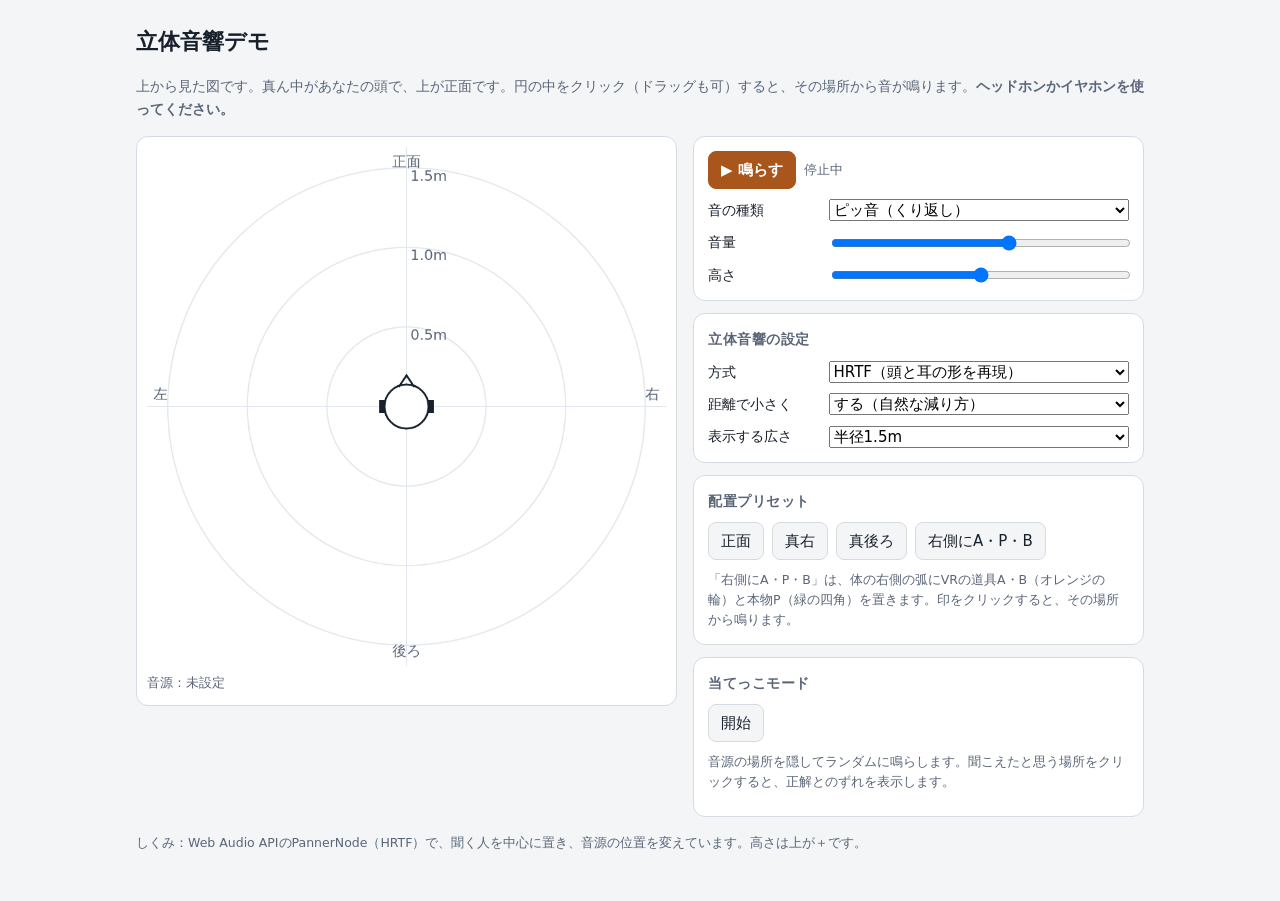
==== index.html @ 48dc8efc "Add spatial audio demo: click to place a sound source Top-down view with HRTF panning via Web Audio " ====
<!doctype html>
<html lang="ja">
<head>
<meta charset="utf-8">
<meta name="viewport" content="width=device-width, initial-scale=1, viewport-fit=cover">
<title>立体音響デモ</title>
<style>
/* 上から見た円と操作パネルの2カラム。狭い画面では縦に並ぶ */
:root{
  --bg:#f3f5f7; --surface:#ffffff; --fg:#18202b; --muted:#5a6578; --line:#d6dbe3;
  --head:#18202b; --src:#a8561c; --src-tint:rgba(168,86,28,.14);
  --real:#1d7564; --guess:#3a55a8; --ring:#e3e7ee;
  color-scheme:light;
}
@media (prefers-color-scheme: dark){:root{
  --bg:#11151b; --surface:#1a2029; --fg:#e5e9ef; --muted:#9aa4b5; --line:#2d3542;
  --head:#e5e9ef; --src:#ef9a5f; --src-tint:rgba(239,154,95,.18);
  --real:#58c4ad; --guess:#8ea6ef; --ring:#252c37;
  color-scheme:dark}}
*{box-sizing:border-box}
body{margin:0;background:var(--bg);color:var(--fg);font-family:"Noto Sans JP","Hiragino Sans","Yu Gothic",system-ui,sans-serif;font-size:15px;line-height:1.6}
.wrap{max-width:1040px;margin:0 auto;padding-block:24px 48px;padding-left:max(16px,env(safe-area-inset-left,0px));padding-right:max(16px,env(safe-area-inset-right,0px));display:flex;flex-direction:column;gap:16px}
h1{font-size:22px;margin:0}
.lead{color:var(--muted);margin:0;font-size:14px}
.main{display:grid;grid-template-columns:minmax(0,1.2fr) minmax(0,1fr);gap:16px;align-items:start}
@media (max-width:760px){.main{grid-template-columns:1fr}}
.stage{background:var(--surface);border:1px solid var(--line);border-radius:12px;padding:10px;display:flex;flex-direction:column;gap:8px;min-width:0}
canvas{width:100%;aspect-ratio:1/1;display:block;touch-action:none;cursor:crosshair;border-radius:8px}
.readout{font-family:ui-monospace,Menlo,Consolas,monospace;font-size:13px;color:var(--muted);display:flex;flex-wrap:wrap;gap:4px 16px}
.panel{display:flex;flex-direction:column;gap:12px;min-width:0}
.card{background:var(--surface);border:1px solid var(--line);border-radius:12px;padding:14px;display:flex;flex-direction:column;gap:10px}
.card h2{font-size:14px;margin:0;color:var(--muted);letter-spacing:.04em}
.row{display:flex;flex-wrap:wrap;gap:8px;align-items:center}
label{font-size:14px}
select,input[type=range]{font:inherit}
input[type=range]{width:100%}
button{font:inherit;border:1px solid var(--line);background:var(--bg);color:var(--fg);border-radius:8px;padding:6px 12px;cursor:pointer}
button:hover{border-color:var(--fg)}
button.primary{background:var(--src);border-color:var(--src);color:#fff;font-weight:700}
button[aria-pressed=true]{background:var(--fg);color:var(--bg);border-color:var(--fg)}
button:focus-visible,select:focus-visible,input:focus-visible{outline:2px solid var(--guess);outline-offset:2px}
.field{display:grid;grid-template-columns:7.5em 1fr;gap:8px;align-items:center}
.note{font-size:12.5px;color:var(--muted);margin:0}
.result{font-family:ui-monospace,Menlo,Consolas,monospace;font-size:13px;white-space:pre-wrap;margin:0}
</style>
</head>
<body>
<div class="wrap">
  <h1>立体音響デモ</h1>
  <p class="lead">上から見た図です。真ん中があなたの頭で、上が正面です。円の中をクリック（ドラッグも可）すると、その場所から音が鳴ります。<b>ヘッドホンかイヤホンを使ってください。</b></p>

  <div class="main">
    <div class="stage">
      <canvas id="view" width="800" height="800" aria-label="上から見た空間。クリックした場所に音源を置く"></canvas>
      <div class="readout" id="readout">音源：未設定</div>
    </div>

    <div class="panel">
      <div class="card">
        <div class="row">
          <button id="play" class="primary">▶ 鳴らす</button>
          <span class="note" id="state">停止中</span>
        </div>
        <div class="field"><label for="sound">音の種類</label>
          <select id="sound">
            <option value="beep">ピッ音（くり返し）</option>
            <option value="noise">ノイズ（ザー）</option>
            <option value="click">カチカチ（時計）</option>
            <option value="tone">持続音（ポー）</option>
          </select></div>
        <div class="field"><label for="vol">音量</label><input id="vol" type="range" min="0" max="1" step="0.01" value="0.6"></div>
        <div class="field"><label for="height">高さ</label><input id="height" type="range" min="-60" max="60" step="1" value="0"></div>
      </div>

      <div class="card">
        <h2>立体音響の設定</h2>
        <div class="field"><label for="model">方式</label>
          <select id="model">
            <option value="HRTF">HRTF（頭と耳の形を再現）</option>
            <option value="equalpower">左右の振り分けだけ</option>
          </select></div>
        <div class="field"><label for="dist">距離で小さく</label>
          <select id="dist">
            <option value="inverse">する（自然な減り方）</option>
            <option value="linear">する（直線的）</option>
            <option value="none">しない</option>
          </select></div>
        <div class="field"><label for="radius">表示する広さ</label>
          <select id="radius">
            <option value="1">半径1m</option>
            <option value="1.5" selected>半径1.5m</option>
            <option value="3">半径3m</option>
          </select></div>
      </div>

      <div class="card">
        <h2>配置プリセット</h2>
        <div class="row">
          <button data-preset="front">正面</button>
          <button data-preset="right">真右</button>
          <button data-preset="back">真後ろ</button>
          <button data-preset="arc">右側にA・P・B</button>
        </div>
        <p class="note">「右側にA・P・B」は、体の右側の弧にVRの道具A・B（オレンジの輪）と本物P（緑の四角）を置きます。印をクリックすると、その場所から鳴ります。</p>
      </div>

      <div class="card">
        <h2>当てっこモード</h2>
        <div class="row">
          <button id="quiz" aria-pressed="false">開始</button>
          <button id="quizNext" hidden>次の問題</button>
        </div>
        <p class="note">音源の場所を隠してランダムに鳴らします。聞こえたと思う場所をクリックすると、正解とのずれを表示します。</p>
        <pre class="result" id="quizResult"></pre>
      </div>
    </div>
  </div>
  <p class="note">しくみ：Web Audio APIのPannerNode（HRTF）で、聞く人を中心に置き、音源の位置を変えています。高さは上が＋です。</p>
</div>

<script>
(() => {
  const cv = document.getElementById('view');
  const ctx2d = cv.getContext('2d');
  const $ = id => document.getElementById(id);

  // ---- 状態 ----
  let R = 1.5;                 // 表示する半径（m）
  let src = null;              // {x, z} x:右+  z:前+（m）
  let markers = [];            // プリセットの印 [{x,z,label,kind}]
  let quiz = {on:false, answer:null, guess:null, log:[]};

  // ---- 音 ----
  let ac = null, panner = null, gain = null, node = null, playing = false;
  const buffers = {};

  function makeBuffers(){
    const sr = ac.sampleRate;
    // ピッ音：880Hz 0.1秒 + 無音 0.35秒
    {
      const len = Math.floor(sr*0.45), b = ac.createBuffer(1,len,sr), d = b.getChannelData(0);
      const on = Math.floor(sr*0.1);
      for(let i=0;i<on;i++){ const env = Math.min(1, i/200, (on-i)/200); d[i] = Math.sin(2*Math.PI*880*i/sr)*env*0.8; }
      buffers.beep = b;
    }
    // ピンクノイズ 2秒
    {
      const len = sr*2, b = ac.createBuffer(1,len,sr), d = b.getChannelData(0);
      let b0=0,b1=0,b2=0,b3=0,b4=0,b5=0,b6=0;
      for(let i=0;i<len;i++){
        const w = Math.random()*2-1;
        b0=0.99886*b0+w*0.0555179; b1=0.99332*b1+w*0.0750759; b2=0.96900*b2+w*0.1538520;
        b3=0.86650*b3+w*0.3104856; b4=0.55000*b4+w*0.5329522; b5=-0.7616*b5-w*0.0168980;
        d[i]=(b0+b1+b2+b3+b4+b5+b6+w*0.5362)*0.11; b6=w*0.115926;
      }
      // つなぎ目のプチ音を減らす
      const f = Math.floor(sr*0.01);
      for(let i=0;i<f;i++){ d[i]*=i/f; d[len-1-i]*=i/f; }
      buffers.noise = b;
    }
    // カチカチ：0.5秒ごとの短い打撃音
    {
      const len = Math.floor(sr*0.5), b = ac.createBuffer(1,len,sr), d = b.getChannelData(0);
      const n = Math.floor(sr*0.015);
      for(let i=0;i<n;i++){ d[i] = (Math.random()*2-1)*Math.exp(-i/(sr*0.002))*0.9; }
      buffers.click = b;
    }
    // 持続音：440Hz（ちょうど整数周期で1秒）
    {
      const len = sr, b = ac.createBuffer(1,len,sr), d = b.getChannelData(0);
      for(let i=0;i<len;i++) d[i] = Math.sin(2*Math.PI*440*i/sr)*0.5;
      buffers.tone = b;
    }
  }

  function ensureAudio(){
    if(ac) return;
    ac = new (window.AudioContext || window.webkitAudioContext)();
    const L = ac.listener;
    if(L.forwardX){ L.forwardX.value=0; L.forwardY.value=0; L.forwardZ.value=-1; L.upX.value=0; L.upY.value=1; L.upZ.value=0; L.positionX.value=0; L.positionY.value=0; L.positionZ.value=0; }
    else { L.setOrientation(0,0,-1,0,1,0); L.setPosition(0,0,0); }
    panner = ac.createPanner();
    gain = ac.createGain();
    panner.connect(gain).connect(ac.destination);
    makeBuffers();
    applySettings();
    updatePanner(true);
  }

  function applySettings(){
    if(!ac) return;
    panner.panningModel = $('model').value;
    const dm = $('dist').value;
    panner.refDistance = 0.3;
    panner.maxDistance = 10;
    if(dm === 'none'){ panner.distanceModel = 'inverse'; panner.rolloffFactor = 0; }
    else if(dm === 'linear'){ panner.distanceModel = 'linear'; panner.rolloffFactor = 1; panner.maxDistance = R*1.2; }
    else { panner.distanceModel = 'inverse'; panner.rolloffFactor = 1; }
    gain.gain.setTargetAtTime(parseFloat($('vol').value), ac.currentTime, 0.02);
  }

  function heightM(){ return parseFloat($('height').value)/100; }

  function updatePanner(immediate){
    if(!ac || !src) return;
    // Web Audioの座標：x右+、y上+、z後ろ+（正面は -z）
    const x = src.x, y = heightM(), z = -src.z;
    if(panner.positionX){
      const t = ac.currentTime;
      if(immediate){ panner.positionX.value=x; panner.positionY.value=y; panner.positionZ.value=z; }
      else { panner.positionX.setTargetAtTime(x,t,0.015); panner.positionY.setTargetAtTime(y,t,0.015); panner.positionZ.setTargetAtTime(z,t,0.015); }
    } else panner.setPosition(x,y,z);
  }

  function startSound(){
    ensureAudio();
    if(ac.state === 'suspended') ac.resume();
    stopSound(true);
    node = ac.createBufferSource();
    node.buffer = buffers[$('sound').value];
    node.loop = true;
    node.connect(panner);
    node.start();
    playing = true;
    $('play').textContent = '■ 止める';
    $('state').textContent = src ? '再生中' : '再生中（円の中をクリックして音源を置いてください）';
  }
  function stopSound(silent){
    if(node){ try{node.stop();}catch(e){} node.disconnect(); node = null; }
    playing = false;
    if(!silent){ $('play').textContent = '▶ 鳴らす'; $('state').textContent = '停止中'; }
  }

  // ---- 描画 ----
  function css(v){ return getComputedStyle(document.documentElement).getPropertyValue(v).trim(); }
  function toPx(x,z){ const s = cv.width/2/R*0.92; return [cv.width/2 + x*s, cv.height/2 - z*s]; }
  function toM(px,py){ const s = cv.width/2/R*0.92; return {x:(px-cv.width/2)/s, z:(cv.height/2-py)/s}; }

  function draw(){
    const W = cv.width, H = cv.height, c = ctx2d;
    c.clearRect(0,0,W,H);
    c.fillStyle = css('--surface'); c.fillRect(0,0,W,H);
    // 同心円（0.5mごと）
    c.lineWidth = 2; c.font = '22px system-ui, sans-serif'; c.textAlign='left'; c.textBaseline='middle';
    for(let r=0.5;r<=R+1e-6;r+=0.5){
      const [, py] = toPx(0,r); const rad = H/2-py;
      c.strokeStyle = css('--ring'); c.beginPath(); c.arc(W/2,H/2,rad,0,Math.PI*2); c.stroke();
      c.fillStyle = css('--muted'); c.fillText(r.toFixed(1)+'m', W/2+6, py+14);
    }
    // 十字と方向
    c.strokeStyle = css('--ring'); c.beginPath(); c.moveTo(W/2,0); c.lineTo(W/2,H); c.moveTo(0,H/2); c.lineTo(W,H/2); c.stroke();
    c.fillStyle = css('--muted'); c.textAlign='center';
    c.fillText('正面', W/2, 24); c.fillText('後ろ', W/2, H-22);
    c.textAlign='left'; c.fillText('左', 10, H/2-18); c.textAlign='right'; c.fillText('右', W-10, H/2-18);
    // 頭
    const hr = 34;
    c.fillStyle = css('--surface'); c.strokeStyle = css('--head'); c.lineWidth = 3;
    c.beginPath(); c.arc(W/2,H/2,hr,0,Math.PI*2); c.fill(); c.stroke();
    c.beginPath(); c.moveTo(W/2-12,H/2-hr+4); c.lineTo(W/2,H/2-hr-14); c.lineTo(W/2+12,H/2-hr+4); c.stroke(); // 鼻
    c.fillStyle = css('--head');
    c.fillRect(W/2-hr-8,H/2-10,8,20); c.fillRect(W/2+hr,H/2-10,8,20); // 耳
    // プリセットの印
    for(const m of markers){
      const [px,py] = toPx(m.x,m.z);
      if(m.kind==='real'){ c.fillStyle = css('--real'); c.fillRect(px-14,py-14,28,28); }
      else { c.strokeStyle = css('--src'); c.lineWidth = 3; c.beginPath(); c.arc(px,py,16,0,Math.PI*2); c.stroke(); }
      c.fillStyle = m.kind==='real' ? css('--real') : css('--src');
      c.textAlign='left'; c.font='bold 22px system-ui, sans-serif'; c.fillText(m.label, px+22, py);
      c.font = '22px system-ui, sans-serif';
    }
    // 当てっこの答え合わせ
    if(quiz.on && quiz.guess){
      const [gx,gy] = toPx(quiz.guess.x,quiz.guess.z);
      const [ax,ay] = toPx(quiz.answer.x,quiz.answer.z);
      c.strokeStyle = css('--muted'); c.setLineDash([8,8]); c.lineWidth=2; c.beginPath(); c.moveTo(gx,gy); c.lineTo(ax,ay); c.stroke(); c.setLineDash([]);
      c.fillStyle = css('--guess'); c.beginPath(); c.arc(gx,gy,10,0,Math.PI*2); c.fill();
      c.fillStyle = css('--src'); c.beginPath(); c.arc(ax,ay,12,0,Math.PI*2); c.fill();
    }
    // 音源（当てっこ中は隠す）
    if(src && !quiz.on){
      const [px,py] = toPx(src.x,src.z);
      c.fillStyle = css('--src-tint'); c.beginPath(); c.arc(px,py,30,0,Math.PI*2); c.fill();
      c.fillStyle = css('--src'); c.beginPath(); c.arc(px,py,12,0,Math.PI*2); c.fill();
    }
  }

  function describe(p){
    const d = Math.hypot(p.x,p.z);
    let az = Math.atan2(p.x,p.z)*180/Math.PI; // 正面0°、右が＋
    return {d, az};
  }
  function updateReadout(){
    if(!src || quiz.on){ $('readout').textContent = quiz.on ? '音源：かくしています' : '音源：未設定'; return; }
    const {d,az} = describe(src);
    const side = Math.abs(az)<0.5 ? '正面' : (az>0 ? `右へ${az.toFixed(0)}°` : `左へ${(-az).toFixed(0)}°`);
    $('readout').textContent = `方向：${side}　距離：${(d*100).toFixed(0)}cm　高さ：${$('height').value}cm　（x=${(src.x*100).toFixed(0)}, 前=${(src.z*100).toFixed(0)} cm）`;
  }

  function setSource(p){
    src = p; updatePanner(false); updateReadout(); draw();
    if(playing) $('state').textContent = '再生中';
  }

  // ---- 入力 ----
  let dragging = false;
  function evPos(e){
    const r = cv.getBoundingClientRect();
    return toM((e.clientX-r.left)*cv.width/r.width, (e.clientY-r.top)*cv.height/r.height);
  }
  function hitMarker(p){
    for(const m of markers) if(Math.hypot(m.x-p.x,m.z-p.z) < R*0.06) return m;
    return null;
  }
  cv.addEventListener('pointerdown', e => {
    const p = evPos(e);
    if(quiz.on){
      if(quiz.guess) return;
      quiz.guess = p; showQuizResult(); draw(); return;
    }
    const m = hitMarker(p);
    if(m){ setSource({x:m.x,z:m.z}); }
    else { setSource(p); dragging = true; cv.setPointerCapture(e.pointerId); }
    if(!playing) startSound();
  });
  cv.addEventListener('pointermove', e => { if(dragging) setSource(evPos(e)); });
  cv.addEventListener('pointerup', () => { dragging = false; });
  cv.addEventListener('pointercancel', () => { dragging = false; });

  $('play').addEventListener('click', () => { playing ? stopSound() : startSound(); });
  $('sound').addEventListener('change', () => { if(playing) startSound(); });
  $('vol').addEventListener('input', applySettings);
  $('model').addEventListener('change', applySettings);
  $('dist').addEventListener('change', applySettings);
  $('height').addEventListener('input', () => { updatePanner(false); updateReadout(); });
  $('radius').addEventListener('change', () => { R = parseFloat($('radius').value); applySettings(); draw(); });

  function polar(azDeg, dist){ const a = azDeg*Math.PI/180; return {x:Math.sin(a)*dist, z:Math.cos(a)*dist}; }
  document.querySelectorAll('[data-preset]').forEach(b => b.addEventListener('click', () => {
    const k = b.dataset.preset;
    if(k==='arc'){
      // 右側の弧（距離0.5m）に A(70°)・P(90°)・B(110°)
      const A = polar(70,0.5), P = polar(90,0.5), B = polar(110,0.5);
      markers = [{...A,label:'A',kind:'virtual'},{...P,label:'P（本物）',kind:'real'},{...B,label:'B',kind:'virtual'}];
      setSource({x:A.x,z:A.z});
    } else {
      markers = [];
      setSource(k==='front' ? polar(0,0.8) : k==='right' ? polar(90,0.8) : polar(180,0.8));
    }
    if(!playing) startSound();
  }));

  // ---- 当てっこモード ----
  function newQuestion(){
    const az = Math.random()*360-180, d = 0.4 + Math.random()*(Math.min(R,1.5)-0.4);
    quiz.answer = polar(az,d); quiz.guess = null;
    src = quiz.answer; updatePanner(true); updateReadout();
    $('quizResult').textContent = '聞こえたと思う場所をクリックしてください';
    $('quizNext').hidden = true;
    draw();
    startSound();
  }
  function showQuizResult(){
    const a = describe(quiz.answer), g = describe(quiz.guess);
    let dAz = g.az - a.az; while(dAz>180) dAz-=360; while(dAz<-180) dAz+=360;
    const err = Math.hypot(quiz.guess.x-quiz.answer.x, quiz.guess.z-quiz.answer.z);
    quiz.log.push({dAz:Math.abs(dAz), dd:Math.abs(g.d-a.d), err});
    const n = quiz.log.length, mean = k => quiz.log.reduce((s,v)=>s+v[k],0)/n;
    $('quizResult').textContent =
      `今回：方向のずれ ${Math.abs(dAz).toFixed(0)}°／距離のずれ ${(Math.abs(g.d-a.d)*100).toFixed(0)}cm／位置のずれ ${(err*100).toFixed(0)}cm\n` +
      `${n}問の平均：方向 ${mean('dAz').toFixed(0)}°／距離 ${(mean('dd')*100).toFixed(0)}cm／位置 ${(mean('err')*100).toFixed(0)}cm\n` +
      `（オレンジが正解、青があなたの答え）`;
    $('quizNext').hidden = false;
  }
  $('quiz').addEventListener('click', () => {
    quiz.on = !quiz.on;
    $('quiz').setAttribute('aria-pressed', String(quiz.on));
    $('quiz').textContent = quiz.on ? '終了' : '開始';
    if(quiz.on){ markers = []; quiz.log = []; newQuestion(); }
    else { quiz.guess = null; $('quizNext').hidden = true; $('quizResult').textContent = ''; updateReadout(); draw(); }
  });
  $('quizNext').addEventListener('click', newQuestion);

  matchMedia('(prefers-color-scheme: dark)').addEventListener?.('change', draw);
  draw();
})();
</script>
</body>
</html>
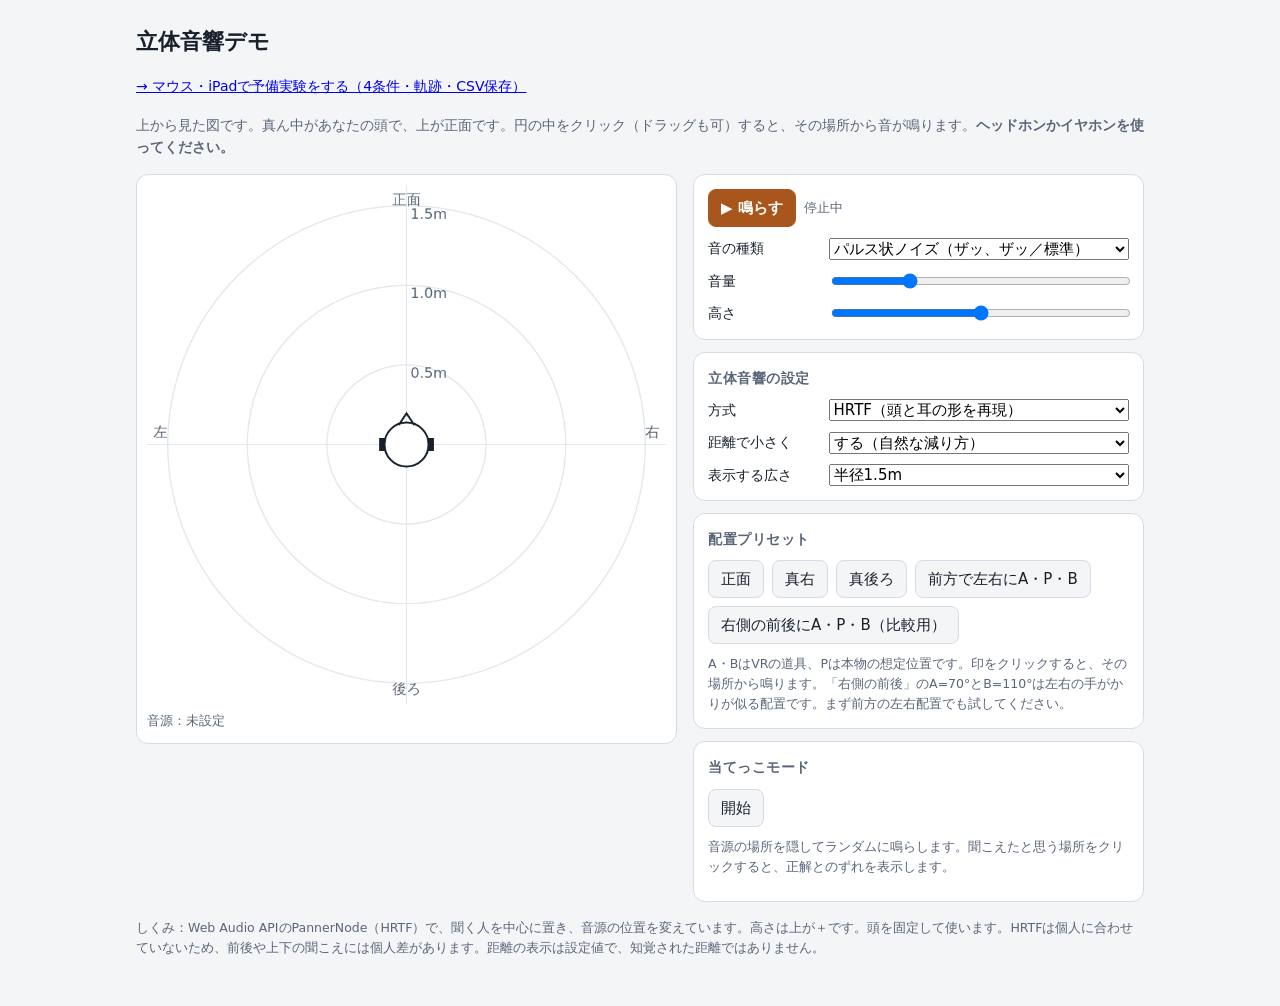
==== commit 1ab519c5: "Add exploratory pilot experiment (4 sound conditions, mouse/touch reach, CSV export); default to pul" ====
--- a/index.html
+++ b/index.html
@@ -47,6 +47,7 @@
 <body>
 <div class="wrap">
   <h1>立体音響デモ</h1>
+  <p class="lead"><a href="experiment.html">→ マウス・iPadで予備実験をする（4条件・軌跡・CSV保存）</a></p>
   <p class="lead">上から見た図です。真ん中があなたの頭で、上が正面です。円の中をクリック（ドラッグも可）すると、その場所から音が鳴ります。<b>ヘッドホンかイヤホンを使ってください。</b></p>
 
   <div class="main">
@@ -63,12 +64,13 @@
         </div>
         <div class="field"><label for="sound">音の種類</label>
           <select id="sound">
+            <option value="pulse" selected>パルス状ノイズ（ザッ、ザッ／標準）</option>
             <option value="beep">ピッ音（くり返し）</option>
-            <option value="noise">ノイズ（ザー）</option>
+            <option value="noise">ピンクノイズ（ザー）</option>
             <option value="click">カチカチ（時計）</option>
             <option value="tone">持続音（ポー）</option>
           </select></div>
-        <div class="field"><label for="vol">音量</label><input id="vol" type="range" min="0" max="1" step="0.01" value="0.6"></div>
+        <div class="field"><label for="vol">音量</label><input id="vol" type="range" min="0" max="1" step="0.01" value="0.25"></div>
         <div class="field"><label for="height">高さ</label><input id="height" type="range" min="-60" max="60" step="1" value="0"></div>
       </div>
 
@@ -99,9 +101,10 @@
           <button data-preset="front">正面</button>
           <button data-preset="right">真右</button>
           <button data-preset="back">真後ろ</button>
-          <button data-preset="arc">右側にA・P・B</button>
+          <button data-preset="lateral">前方で左右にA・P・B</button>
+          <button data-preset="arc">右側の前後にA・P・B（比較用）</button>
         </div>
-        <p class="note">「右側にA・P・B」は、体の右側の弧にVRの道具A・B（オレンジの輪）と本物P（緑の四角）を置きます。印をクリックすると、その場所から鳴ります。</p>
+        <p class="note">A・BはVRの道具、Pは本物の想定位置です。印をクリックすると、その場所から鳴ります。「右側の前後」のA=70°とB=110°は左右の手がかりが似る配置です。まず前方の左右配置でも試してください。</p>
       </div>
 
       <div class="card">
@@ -115,7 +118,7 @@
       </div>
     </div>
   </div>
-  <p class="note">しくみ：Web Audio APIのPannerNode（HRTF）で、聞く人を中心に置き、音源の位置を変えています。高さは上が＋です。</p>
+  <p class="note">しくみ：Web Audio APIのPannerNode（HRTF）で、聞く人を中心に置き、音源の位置を変えています。高さは上が＋です。頭を固定して使います。HRTFは個人に合わせていないため、前後や上下の聞こえには個人差があります。距離の表示は設定値で、知覚された距離ではありません。</p>
 </div>
 
 <script>
@@ -136,6 +139,16 @@
 
   function makeBuffers(){
     const sr = ac.sampleRate;
+    // 広帯域の白色ノイズ：180msの音 + 270msの無音。立ち上がり/下がり5ms。
+    {
+      const len = Math.floor(sr*0.45), on = Math.floor(sr*0.18);
+      const b = ac.createBuffer(1,len,sr), d = b.getChannelData(0), fade = Math.max(1,Math.floor(sr*0.005));
+      for(let i=0;i<on;i++){
+        const env = Math.max(0,Math.min(1,i/fade,(on-1-i)/fade));
+        d[i] = (Math.random()*2-1)*env*0.35;
+      }
+      buffers.pulse = b;
+    }
     // ピッ音：880Hz 0.1秒 + 無音 0.35秒
     {
       const len = Math.floor(sr*0.45), b = ac.createBuffer(1,len,sr), d = b.getChannelData(0);
@@ -337,7 +350,11 @@
   function polar(azDeg, dist){ const a = azDeg*Math.PI/180; return {x:Math.sin(a)*dist, z:Math.cos(a)*dist}; }
   document.querySelectorAll('[data-preset]').forEach(b => b.addEventListener('click', () => {
     const k = b.dataset.preset;
-    if(k==='arc'){
+    if(k==='lateral'){
+      const A = polar(-30,0.6), P = polar(0,0.6), B = polar(30,0.6);
+      markers = [{...A,label:'A',kind:'virtual'},{...P,label:'P（本物）',kind:'real'},{...B,label:'B',kind:'virtual'}];
+      setSource({x:A.x,z:A.z});
+    } else if(k==='arc'){
       // 右側の弧（距離0.5m）に A(70°)・P(90°)・B(110°)
       const A = polar(70,0.5), P = polar(90,0.5), B = polar(110,0.5);
       markers = [{...A,label:'A',kind:'virtual'},{...P,label:'P（本物）',kind:'real'},{...B,label:'B',kind:'virtual'}];
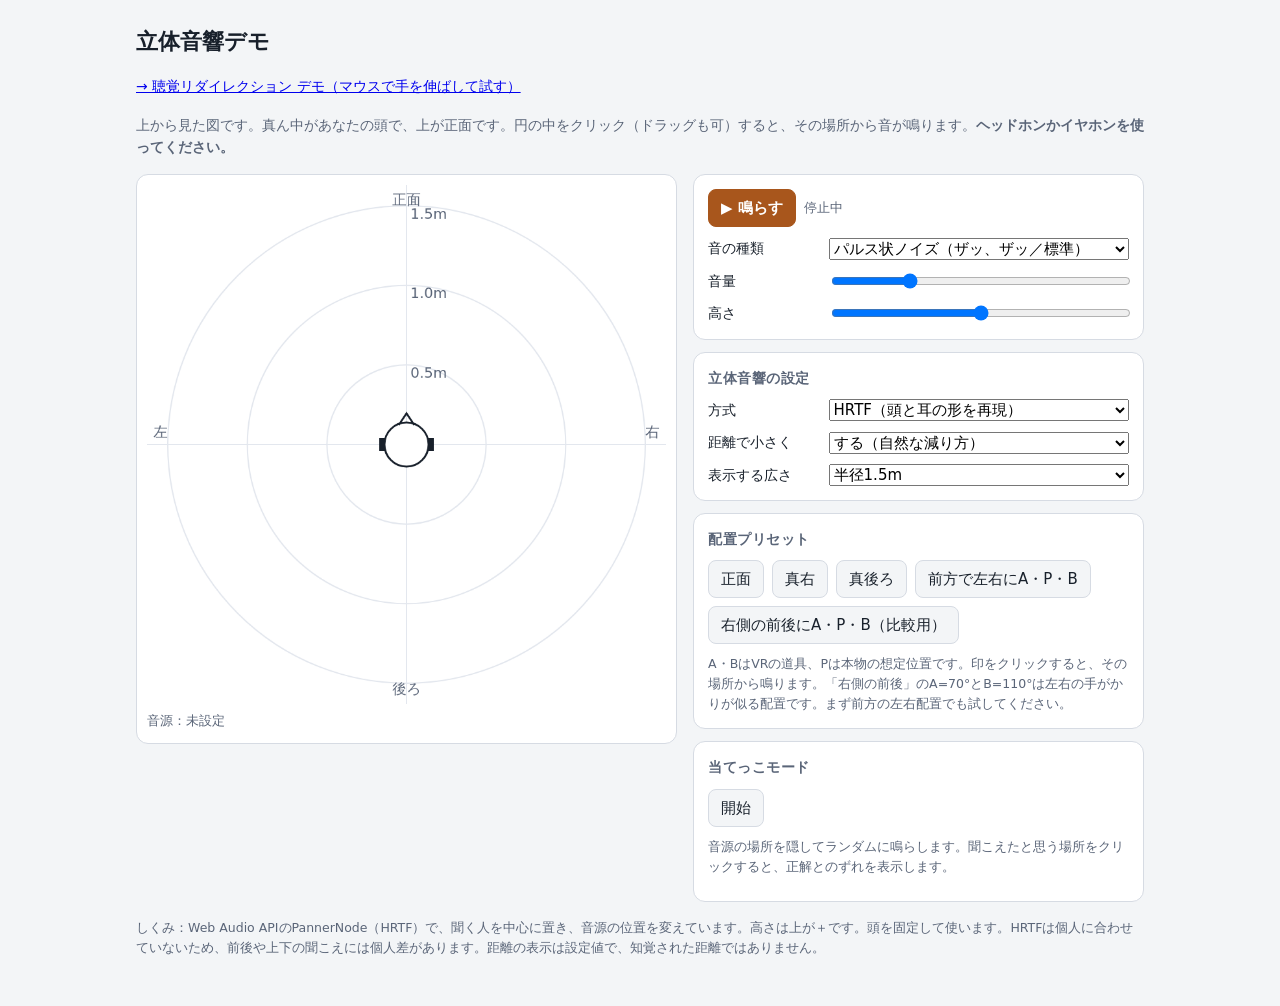
==== commit 11411feb: "Add app-style auditory redirection demo (cm-calibrated mouse reach, 4 sound conditions, live result)" ====
--- a/index.html
+++ b/index.html
@@ -47,7 +47,7 @@
 <body>
 <div class="wrap">
   <h1>立体音響デモ</h1>
-  <p class="lead"><a href="experiment.html">→ マウス・iPadで予備実験をする（4条件・軌跡・CSV保存）</a></p>
+  <p class="lead"><a href="redirect.html">→ 聴覚リダイレクション デモ（マウスで手を伸ばして試す）</a></p>
   <p class="lead">上から見た図です。真ん中があなたの頭で、上が正面です。円の中をクリック（ドラッグも可）すると、その場所から音が鳴ります。<b>ヘッドホンかイヤホンを使ってください。</b></p>
 
   <div class="main">
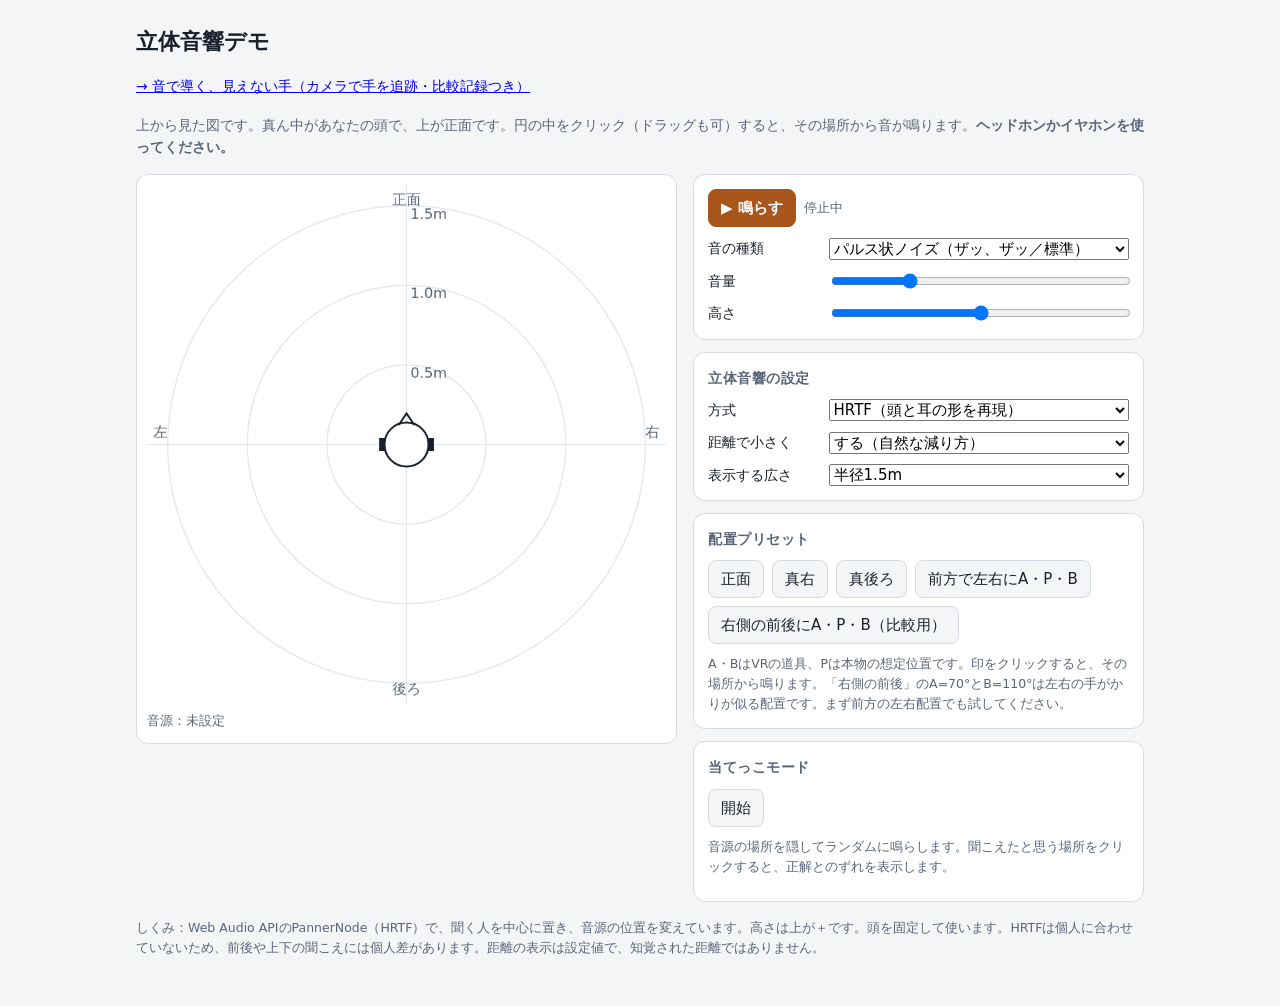
==== commit 428c5c52: "Improve auditory retargeting demo and publish validated camera workflow" ====
--- a/index.html
+++ b/index.html
@@ -47,7 +47,7 @@
 <body>
 <div class="wrap">
   <h1>立体音響デモ</h1>
-  <p class="lead"><a href="redirect.html">→ 聴覚リダイレクション デモ（マウスで手を伸ばして試す）</a></p>
+  <p class="lead"><a href="redirect.html">→ 音で導く、見えない手（カメラで手を追跡・比較記録つき）</a></p>
   <p class="lead">上から見た図です。真ん中があなたの頭で、上が正面です。円の中をクリック（ドラッグも可）すると、その場所から音が鳴ります。<b>ヘッドホンかイヤホンを使ってください。</b></p>
 
   <div class="main">
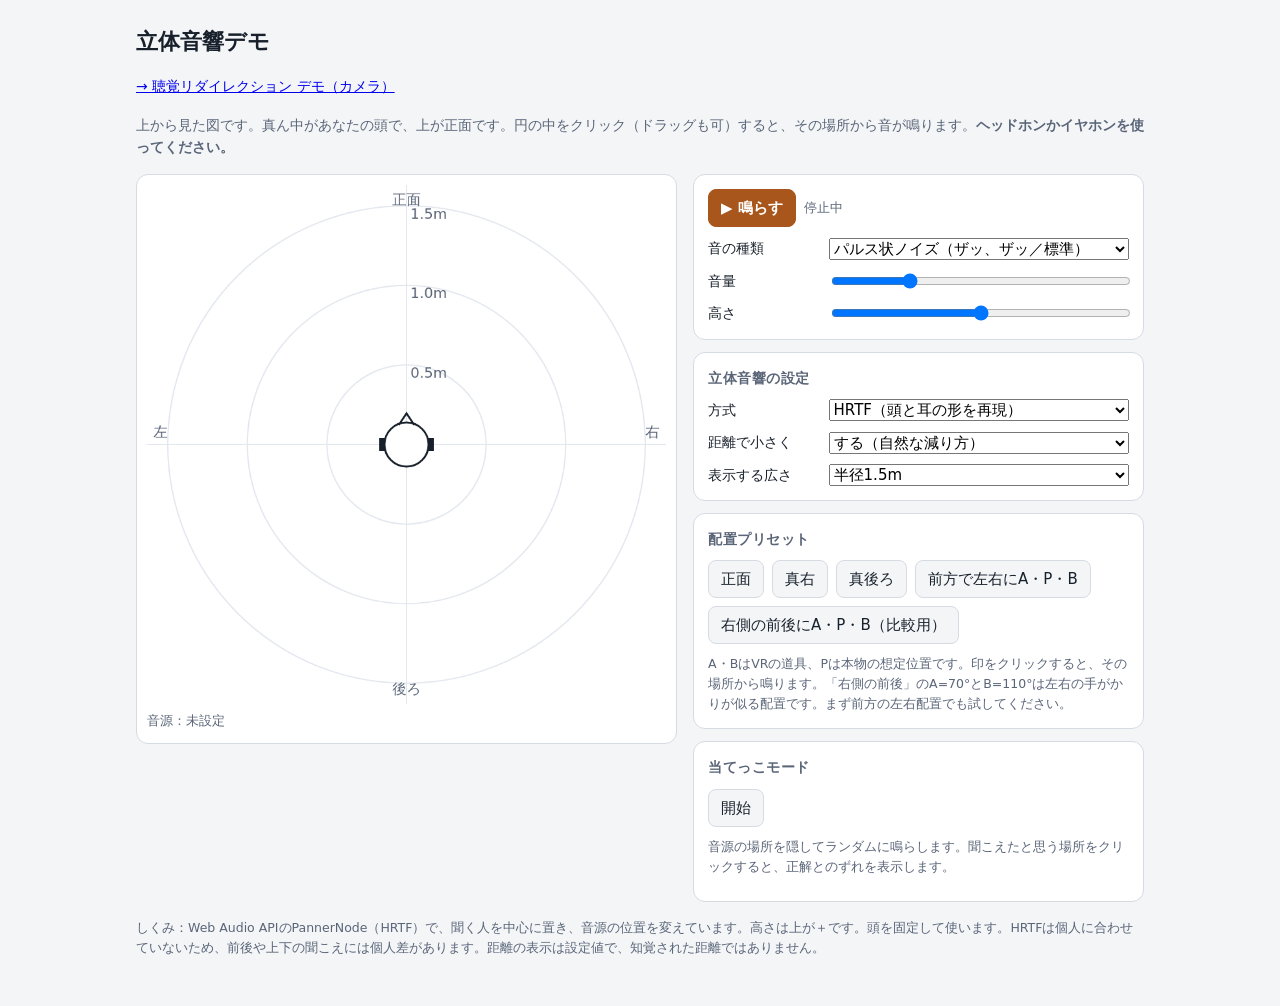
==== commit 1834f3c3: "Restore one-screen camera UI with projected A B C targets" ====
--- a/index.html
+++ b/index.html
@@ -47,7 +47,7 @@
 <body>
 <div class="wrap">
   <h1>立体音響デモ</h1>
-  <p class="lead"><a href="redirect.html">→ 音で導く、見えない手（カメラで手を追跡・比較記録つき）</a></p>
+  <p class="lead"><a href="redirect.html">→ 聴覚リダイレクション デモ（カメラ）</a></p>
   <p class="lead">上から見た図です。真ん中があなたの頭で、上が正面です。円の中をクリック（ドラッグも可）すると、その場所から音が鳴ります。<b>ヘッドホンかイヤホンを使ってください。</b></p>
 
   <div class="main">
